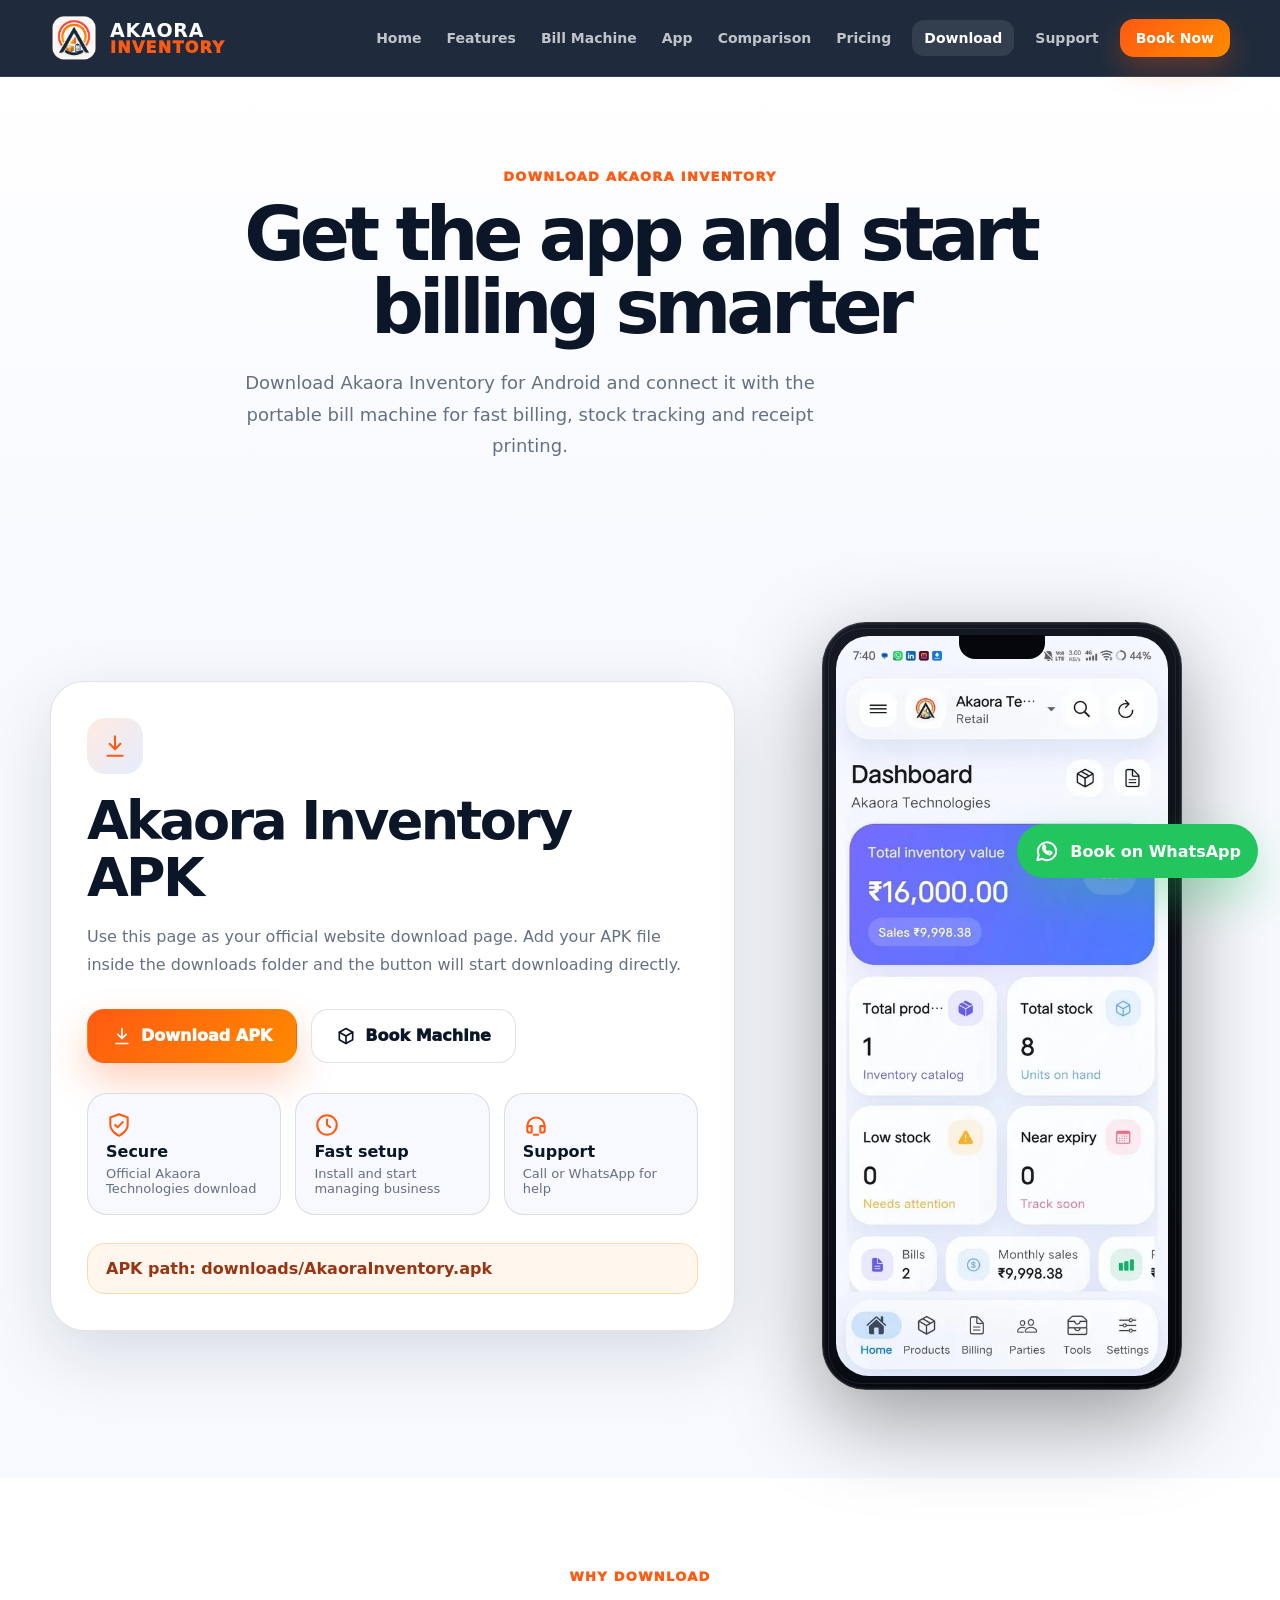
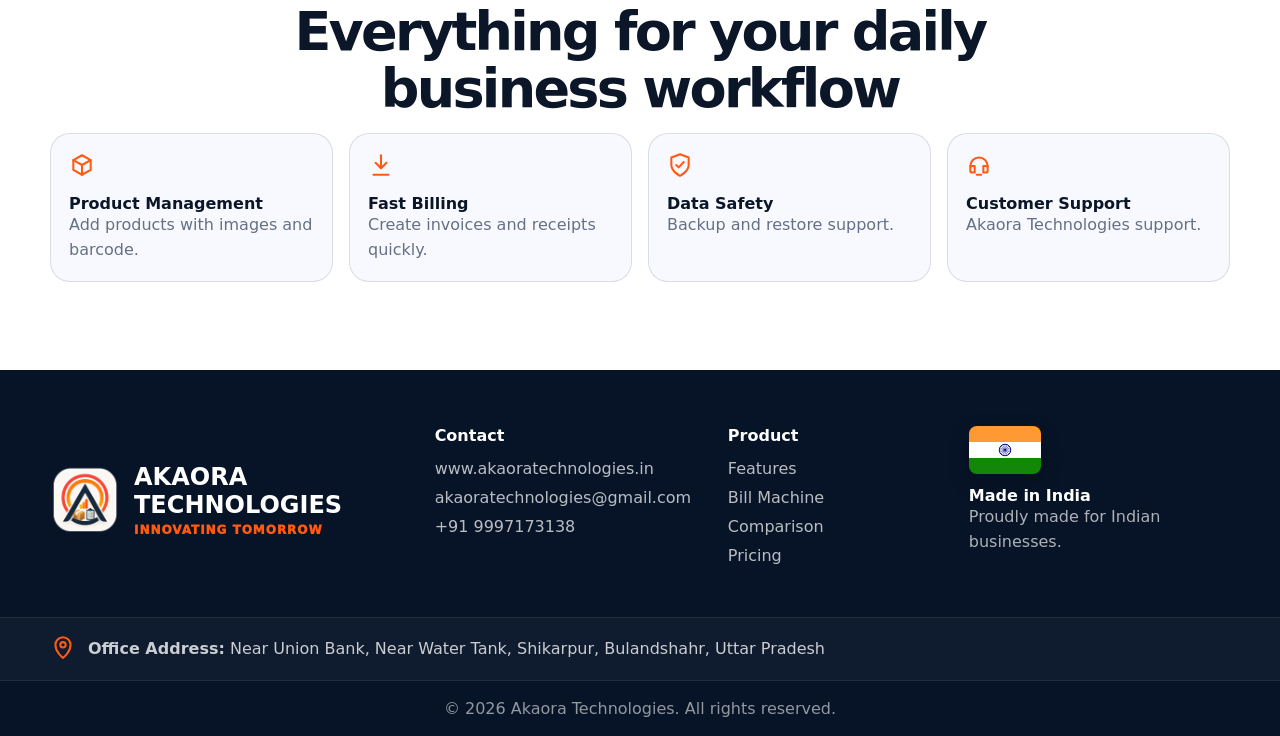
==== download.html @ 0d69656c "Add files via upload" ====
<!doctype html>
<html lang="en">
<head>
  <meta charset="utf-8">
  <meta name="viewport" content="width=device-width, initial-scale=1">
  <title>Download Akaora Inventory</title>
  <meta name="description" content="Download Akaora Inventory app.">
  <meta name="theme-color" content="#071427">
  <link rel="icon" href="favicon.png">
  <link rel="stylesheet" href="style.css">
  
</head>
<body>

<header class="site-header">
  <div class="container nav">
    <a class="brand" href="index.html" aria-label="Akaora Inventory">
      <img src="assets/akaora-logo.webp" width="48" height="48" alt="Akaora Inventory logo">
      <span><b>Akaora</b><em>Inventory</em></span>
    </a>
    <button class="menu-btn" id="menuBtn" aria-label="Open menu"><span></span><span></span><span></span></button>
    <nav class="nav-links" id="navLinks"><a class="" href="index.html">Home</a><a class="" href="features.html">Features</a><a class="" href="bill-machine.html">Bill Machine</a><a class="" href="app.html">App</a><a class="" href="comparison.html">Comparison</a><a class="" href="pricing.html">Pricing</a><a class="active" href="download.html">Download</a><a class="" href="support.html">Support</a><a class="book-nav" href="book-now.html">Book Now</a></nav>
  </div>
</header>

<main>
<section class="page-hero download-hero">
  <div class="container narrow">
    <p class="eyebrow dark">Download Akaora Inventory</p>
    <h1>Get the app and start billing smarter</h1>
    <p class="lead dark">Download Akaora Inventory for Android and connect it with the portable bill machine for fast billing, stock tracking and receipt printing.</p>
  </div>
</section>

<section class="section">
  <div class="container download-pro-grid">
    <div class="download-panel">
      <span class="svgbox"><svg viewBox="0 0 24 24" aria-hidden="true"><path d="M12 3v12"/><path d="m7 10 5 5 5-5"/><path d="M5 21h14"/></svg></span>
      <h2>Akaora Inventory APK</h2>
      <p class="muted">Use this page as your official website download page. Add your APK file inside the downloads folder and the button will start downloading directly.</p>
      <div class="download-actions">
        <a class="btn primary" href="downloads/AkaoraInventory.apk" download><svg viewBox="0 0 24 24" aria-hidden="true"><path d="M12 3v12"/><path d="m7 10 5 5 5-5"/><path d="M5 21h14"/></svg> Download APK</a>
        <a class="btn secondary dark" href="book-now.html"><svg viewBox="0 0 24 24" aria-hidden="true"><path d="m12 3 8 4.5v9L12 21l-8-4.5v-9L12 3Z"/><path d="m4 7.5 8 4.5 8-4.5"/><path d="M12 12v9"/></svg> Book Machine</a>
      </div>
      <div class="download-info-grid">
        <div><svg viewBox="0 0 24 24" aria-hidden="true"><path d="M12 22s8-4 8-10V5l-8-3-8 3v7c0 6 8 10 8 10Z"/><path d="m8.5 12 2.2 2.2 4.8-5"/></svg> <strong>Secure</strong><span>Official Akaora Technologies download</span></div>
        <div><svg viewBox="0 0 24 24" aria-hidden="true"><circle cx="12" cy="12" r="9"/><path d="M12 7v5l3 2"/></svg> <strong>Fast setup</strong><span>Install and start managing business</span></div>
        <div><svg viewBox="0 0 24 24" aria-hidden="true"><path d="M4 13a8 8 0 1 1 16 0"/><path d="M4 13v4a2 2 0 0 0 2 2h2v-6H6a2 2 0 0 0-2 2Z"/><path d="M20 13v4a2 2 0 0 1-2 2h-2v-6h2a2 2 0 0 1 2 2Z"/><path d="M14 21h-4"/></svg> <strong>Support</strong><span>Call or WhatsApp for help</span></div>
      </div>
      <div class="notice">APK path: <strong>downloads/AkaoraInventory.apk</strong></div>
    </div>

    <div class="download-phone-wrap">
      <div class="real-phone-frame large">
        <span class="phone-notch"></span>
        <img src="assets/app-dashboard.webp" width="330" height="660" loading="lazy" decoding="async" alt="Akaora Inventory app dashboard">
      </div>
    </div>
  </div>
</section>

<section class="section light-section">
  <div class="container section-head">
    <p class="eyebrow dark">Why download</p>
    <h2>Everything for your daily business workflow</h2>
  </div>
  <div class="container download-feature-strip">
    <div><svg viewBox="0 0 24 24" aria-hidden="true"><path d="m12 3 8 4.5v9L12 21l-8-4.5v-9L12 3Z"/><path d="m4 7.5 8 4.5 8-4.5"/><path d="M12 12v9"/></svg><b>Product Management</b><p>Add products with images and barcode.</p></div>
    <div><svg viewBox="0 0 24 24" aria-hidden="true"><path d="M12 3v12"/><path d="m7 10 5 5 5-5"/><path d="M5 21h14"/></svg><b>Fast Billing</b><p>Create invoices and receipts quickly.</p></div>
    <div><svg viewBox="0 0 24 24" aria-hidden="true"><path d="M12 22s8-4 8-10V5l-8-3-8 3v7c0 6 8 10 8 10Z"/><path d="m8.5 12 2.2 2.2 4.8-5"/></svg><b>Data Safety</b><p>Backup and restore support.</p></div>
    <div><svg viewBox="0 0 24 24" aria-hidden="true"><path d="M4 13a8 8 0 1 1 16 0"/><path d="M4 13v4a2 2 0 0 0 2 2h2v-6H6a2 2 0 0 0-2 2Z"/><path d="M20 13v4a2 2 0 0 1-2 2h-2v-6h2a2 2 0 0 1 2 2Z"/><path d="M14 21h-4"/></svg><b>Customer Support</b><p>Akaora Technologies support.</p></div>
  </div>
</section>
</main>

<footer class="footer">
  <div class="container footer-grid">
    <div class="footer-brand">
      <img src="assets/akaora-logo.webp" width="70" height="70" loading="lazy" alt="Akaora Technologies logo">
      <div><strong>Akaora Technologies</strong><span>Innovating Tomorrow</span></div>
    </div>
    <div>
      <h4>Contact</h4>
      <a href="https://www.akaoratechnologies.in">www.akaoratechnologies.in</a>
      <a href="mailto:akaoratechnologies@gmail.com">akaoratechnologies@gmail.com</a>
      <a href="tel:+919997173138">+91 9997173138</a>
    </div>
    <div>
      <h4>Product</h4>
      <a href="features.html">Features</a>
      <a href="bill-machine.html">Bill Machine</a>
      <a href="comparison.html">Comparison</a>
      <a href="pricing.html">Pricing</a>
    </div>
    <div class="footer-india">
      
<svg class="india-flag" viewBox="0 0 90 60" role="img" aria-label="Indian flag">
  <rect width="90" height="20" fill="#FF9933"/>
  <rect y="20" width="90" height="20" fill="#FFFFFF"/>
  <rect y="40" width="90" height="20" fill="#138808"/>
  <circle cx="45" cy="30" r="7.2" fill="none" stroke="#000080" stroke-width="1.2"/>
  <g stroke="#000080" stroke-width=".55">
    <line x1="45" y1="22.8" x2="45" y2="37.2"/>
    <line x1="37.8" y1="30" x2="52.2" y2="30"/>
    <line x1="39.9" y1="24.9" x2="50.1" y2="35.1"/>
    <line x1="50.1" y1="24.9" x2="39.9" y2="35.1"/>
    <line x1="42.2" y1="23.4" x2="47.8" y2="36.6"/>
    <line x1="47.8" y1="23.4" x2="42.2" y2="36.6"/>
    <line x1="38.4" y1="27.2" x2="51.6" y2="32.8"/>
    <line x1="51.6" y1="27.2" x2="38.4" y2="32.8"/>
  </g>
</svg>

      <strong>Made in India</strong>
      <p>Proudly made for Indian businesses.</p>
    </div>
  </div>
  <div class="office-address">
    <div class="container">
      <span><svg viewBox="0 0 24 24" aria-hidden="true"><path d="M12 22s7-5.1 7-12a7 7 0 0 0-14 0c0 6.9 7 12 7 12Z"/><circle cx="12" cy="10" r="2.5"/></svg></span>
      <p><strong>Office Address:</strong> Near Union Bank, Near Water Tank, Shikarpur, Bulandshahr, Uttar Pradesh</p>
    </div>
  </div>
  <div class="copyright">© 2026 Akaora Technologies. All rights reserved.</div>
</footer>

<script src="script.js" defer></script>
<a class="floating-whatsapp" href="https://wa.me/919997173138?text=Hello%20Akaora%20Technologies%2C%20I%20want%20to%20book%20Akaora%20Inventory%20Bill%20Machine." target="_blank" aria-label="Chat on WhatsApp">
<svg viewBox="0 0 24 24" aria-hidden="true">
  <path d="M20.5 11.8a8.5 8.5 0 0 1-12.8 7.4L3 20.5l1.3-4.5a8.5 8.5 0 1 1 16.2-4.2Z"/>
  <path d="M8.8 7.8c-.2.4-.6.8-.6 1.5 0 1.8 2.4 4.9 5.4 5.8.7.2 1.4.1 1.8-.4l.7-.9c.2-.3.1-.6-.2-.8l-1.5-.7c-.3-.1-.5-.1-.7.2l-.4.5c-.2.2-.4.2-.7.1-1.2-.5-2.2-1.5-2.8-2.7-.1-.3-.1-.5.1-.7l.4-.4c.2-.2.3-.5.1-.8L9.8 7c-.2-.3-.7-.4-1-.1Z"/>
</svg>
<span>Book on WhatsApp</span></a>
</body>
</html>
---- style.css ----
:root{
  --navy:#071427;--navy2:#0d203d;--orange:#ff5a12;--orange2:#ff8a00;--blue:#2563eb;
  --text:#0b1628;--muted:#667085;--bg:#f7f9fe;--card:#fff;--line:rgba(12,23,40,.12);
  --shadow:0 24px 70px rgba(7,20,39,.13);--radius:30px;
}
*{box-sizing:border-box}html{scroll-behavior:smooth}body{margin:0;font-family:Inter,system-ui,-apple-system,Segoe UI,Arial,sans-serif;background:var(--bg);color:var(--text)}a{text-decoration:none;color:inherit}img{max-width:100%;display:block}.container{width:min(1180px,calc(100% - 36px));margin:auto}.site-header{position:sticky;top:0;z-index:50;background:rgba(7,20,39,.9);backdrop-filter:blur(18px);border-bottom:1px solid rgba(255,255,255,.1)}.nav{min-height:76px;display:flex;align-items:center;justify-content:space-between}.brand{display:flex;align-items:center;gap:12px;color:#fff}.brand img{width:48px;height:48px;border-radius:15px;object-fit:cover}.brand span{display:grid;line-height:1}.brand b{text-transform:uppercase;letter-spacing:.04em;font-size:19px}.brand em{font-style:normal;color:var(--orange);font-weight:950;text-transform:uppercase;letter-spacing:.08em}.nav-links{display:flex;align-items:center;gap:17px;color:rgba(255,255,255,.72);font-size:14px;font-weight:850}.nav-links a{padding:10px 4px;border-radius:12px;transition:.2s}.nav-links a:hover,.nav-links a.active{color:#fff;background:rgba(255,255,255,.09);padding:10px 12px}.menu-btn{display:none;width:44px;height:44px;border:0;border-radius:14px;background:rgba(255,255,255,.1);padding:10px}.menu-btn span{display:block;height:2px;background:#fff;border-radius:99px;margin:6px 0}.hero{min-height:720px;color:#fff;display:flex;align-items:center;overflow:hidden;background:radial-gradient(circle at 72% 35%,rgba(255,90,18,.26),transparent 32%),radial-gradient(circle at 20% 70%,rgba(37,99,235,.25),transparent 32%),linear-gradient(135deg,#071427,#0d1830 58%,#121b46)}.hero-grid{display:grid;grid-template-columns:.92fr 1.08fr;align-items:center;gap:42px}.eyebrow{margin:0 0 14px;font-size:13px;font-weight:950;text-transform:uppercase;letter-spacing:.1em;color:rgba(255,255,255,.7)}.eyebrow.dark{color:var(--orange)}h1,h2,h3,p{margin-top:0}h1{font-size:clamp(44px,7vw,80px);line-height:.98;letter-spacing:-.07em;margin-bottom:24px}h1 span,h2 span{color:var(--orange)}h2{font-size:clamp(32px,4.5vw,54px);line-height:1.06;letter-spacing:-.05em;margin-bottom:16px}.lead{font-size:18px;line-height:1.75;color:rgba(255,255,255,.78);max-width:620px}.lead.dark,.muted{color:var(--muted);line-height:1.75}.hero-actions,.download-actions{display:flex;gap:14px;flex-wrap:wrap;margin:30px 0}.btn{display:inline-flex;min-height:54px;padding:0 24px;align-items:center;justify-content:center;border-radius:17px;font-weight:950;border:1px solid transparent;transition:.22s}.btn:hover{transform:translateY(-3px)}.btn.primary{background:linear-gradient(135deg,var(--orange),var(--orange2));color:#fff;box-shadow:0 18px 38px rgba(255,90,18,.28)}.btn.secondary{background:rgba(255,255,255,.08);border-color:rgba(255,255,255,.18);color:#fff}.btn.secondary.dark{background:#fff;color:var(--text);border-color:var(--line)}.wide{width:100%;margin-top:18px}.hero-points{display:flex;gap:12px;flex-wrap:wrap}.hero-points div{display:flex;align-items:center;gap:10px;padding:13px 15px;border:1px solid rgba(255,255,255,.1);border-radius:17px;background:rgba(255,255,255,.07);font-weight:850}.hero-points svg{width:22px;height:22px}.hero-product{position:relative;min-height:560px}.machine-main-card{position:absolute;right:0;top:40px;width:82%;padding:24px;border-radius:42px;background:rgba(255,255,255,.08);border:1px solid rgba(255,255,255,.12);box-shadow:0 40px 100px rgba(0,0,0,.32)}.machine-main-card img{border-radius:28px;box-shadow:0 20px 55px rgba(0,0,0,.24)}.app-card{position:absolute;left:0;bottom:20px;width:235px;padding:10px;border-radius:36px;background:#111827;box-shadow:0 30px 80px rgba(0,0,0,.45)}.app-card img{border-radius:28px}.offer-chip{position:absolute;right:6%;bottom:20px;background:#fff;color:var(--text);border-radius:24px;padding:18px 22px;box-shadow:var(--shadow);border:1px solid var(--line)}.offer-chip span{display:block;text-transform:uppercase;color:var(--muted);font-weight:900;font-size:12px}.offer-chip strong{display:block;color:var(--orange);font-size:34px;letter-spacing:-.06em}.section{padding:88px 0}.section-head{text-align:center;max-width:780px}.section-head p{color:var(--muted);line-height:1.75}.cards-grid{display:grid;grid-template-columns:repeat(4,1fr);gap:18px}.feature-card,.support-card{background:#fff;border:1px solid var(--line);border-radius:28px;padding:28px;box-shadow:0 16px 42px rgba(7,20,39,.06);transition:.22s}.feature-card:hover{transform:translateY(-5px);box-shadow:var(--shadow)}.feature-card p{color:var(--muted);line-height:1.65}.svgbox{width:56px;height:56px;display:grid;place-items:center;border-radius:18px;background:linear-gradient(135deg,rgba(255,90,18,.12),rgba(37,99,235,.12));margin-bottom:18px}.svgbox.small{width:46px;height:46px;margin-bottom:10px}.svgbox svg,.hero-points svg,.mini-feature-list svg,.app-feature-cards svg,.usecase-grid svg{width:26px;height:26px;stroke:var(--orange);fill:none;stroke-width:1.9;stroke-linecap:round;stroke-linejoin:round}.product-section{background:#fff}.split-grid{display:grid;grid-template-columns:.9fr 1.1fr;gap:48px;align-items:center}.reverse{grid-template-columns:1.1fr .9fr}.product-board,.app-preview,.machine-image{border-radius:34px;overflow:hidden;background:#eef3fa;border:1px solid var(--line);box-shadow:var(--shadow)}.text-link{display:inline-flex;margin-top:16px;color:var(--orange);font-weight:950}.light-section,.content-block{background:#fff}.app-preview{display:grid;place-items:center;padding:25px;background:linear-gradient(135deg,#eef4ff,#fff)}.app-preview img{max-height:650px;width:auto;border-radius:32px;box-shadow:0 25px 80px rgba(7,20,39,.16)}.mini-feature-list{display:grid;grid-template-columns:repeat(2,1fr);gap:13px;margin-top:26px}.mini-feature-list span{display:flex;gap:10px;align-items:center;background:#f4f7fc;border:1px solid var(--line);border-radius:18px;padding:15px 16px;font-weight:850}.page-hero{text-align:center;padding:92px 0 54px;background:linear-gradient(180deg,#fff,#f7f9fe)}.page-hero .narrow{max-width:840px}.page-hero h1{color:var(--text);font-size:clamp(42px,6vw,74px)}.steps{display:grid;gap:12px}.steps div{display:flex;align-items:center;gap:16px;background:#fff;border:1px solid var(--line);box-shadow:0 14px 36px rgba(7,20,39,.06);border-radius:20px;padding:18px}.steps b{display:grid;place-items:center;width:44px;height:44px;border-radius:14px;background:var(--navy);color:#fff}.steps span{font-weight:900}.machine-layout{display:grid;grid-template-columns:1.12fr .88fr;gap:30px;align-items:stretch}.machine-image img{width:100%;height:100%;object-fit:cover}.machine-content{background:#fff;border:1px solid var(--line);border-radius:34px;padding:32px;box-shadow:var(--shadow)}.machine-feature-grid{display:grid;grid-template-columns:repeat(2,1fr);gap:14px;margin-top:24px}.machine-feature-grid div{background:#f7f9fe;border:1px solid var(--line);border-radius:22px;padding:18px}.machine-feature-grid p{color:var(--muted);font-size:14px;line-height:1.55;margin-bottom:0}.gallery-grid{display:grid;grid-template-columns:repeat(4,1fr);gap:18px}.gallery-grid img{border-radius:26px;background:#fff;border:1px solid var(--line);box-shadow:0 18px 45px rgba(7,20,39,.08);aspect-ratio:1.2;object-fit:cover}.app-layout{display:grid;grid-template-columns:360px 1fr;gap:48px;align-items:center}.app-screen{background:linear-gradient(135deg,#111827,#0b1430);border-radius:42px;padding:12px;box-shadow:var(--shadow)}.app-screen img{border-radius:32px}.app-feature-cards{display:grid;grid-template-columns:repeat(2,1fr);gap:14px;margin-top:26px}.app-feature-cards div,.usecase-grid div{display:flex;gap:12px;align-items:center;background:#fff;border:1px solid var(--line);box-shadow:0 14px 36px rgba(7,20,39,.06);border-radius:20px;padding:18px}.app-feature-cards b,.usecase-grid b{font-size:16px}.usecase-grid{display:grid;grid-template-columns:repeat(3,1fr);gap:16px}.comparison-hero{display:grid;grid-template-columns:1fr auto 1fr;gap:22px;align-items:stretch;margin-bottom:28px}.compare-product{border-radius:32px;padding:30px;border:1px solid var(--line);box-shadow:var(--shadow);text-align:center}.compare-product>img:first-child{margin:0 auto 14px;border-radius:20px}.akaora-side{background:linear-gradient(135deg,#071427,#102653);color:#fff}.ezo-side{background:#fff}.compare-product p{opacity:.78;line-height:1.7}.compare-machine{height:230px;width:100%;object-fit:contain;margin-top:18px}.vs-badge{align-self:center;justify-self:center;width:82px;height:82px;border-radius:50%;display:grid;place-items:center;font-weight:950;font-size:24px;color:#fff;background:linear-gradient(135deg,var(--orange),var(--blue));box-shadow:0 22px 48px rgba(255,90,18,.25)}.table-wrap{overflow:auto;background:#fff;border:1px solid var(--line);box-shadow:var(--shadow);border-radius:28px}table{width:100%;border-collapse:collapse;min-width:780px}th{padding:20px 22px;background:var(--navy);color:#fff;text-align:left}th:nth-child(3){background:linear-gradient(135deg,var(--orange),var(--orange2))}td{padding:18px 22px;border-bottom:1px solid var(--line);color:#344054}td:first-child{font-weight:950;color:var(--text)}td:nth-child(3){font-weight:750}.pricing-layout{display:grid;grid-template-columns:390px 1fr;gap:34px}.price-card{border-radius:36px;padding:34px;background:linear-gradient(135deg,#071427,#12275a);color:#fff;box-shadow:var(--shadow)}.price-card span{display:block;text-transform:uppercase;color:#ffd199;font-weight:950}.price-card del{display:block;margin-top:18px;font-size:34px;font-weight:950;text-decoration-color:#ef4444;text-decoration-thickness:5px}.price-card strong{display:block;font-size:74px;color:var(--orange);letter-spacing:-.07em}.price-card em{display:block;font-style:normal;font-weight:900}.price-info{background:#fff;border:1px solid var(--line);border-radius:34px;padding:34px;box-shadow:var(--shadow)}.check-list{list-style:none;padding:0;margin:20px 0;display:grid;gap:14px}.check-list li{position:relative;padding-left:34px;font-weight:850}.check-list li:before{content:"";position:absolute;left:0;top:2px;width:20px;height:20px;border-radius:50%;background:var(--orange)}.download-layout{display:grid;grid-template-columns:1fr 330px;gap:42px;align-items:center;background:#fff;border:1px solid var(--line);box-shadow:var(--shadow);border-radius:34px;padding:36px}.download-layout img{border-radius:34px;box-shadow:0 24px 70px rgba(7,20,39,.16)}.notice{background:#fff7ed;color:#9a3412;border:1px solid #fed7aa;border-radius:18px;padding:15px 18px;font-weight:800}.support-grid{display:grid;grid-template-columns:.85fr 1.15fr;gap:26px}.faq-list{display:grid;gap:14px}details{background:#fff;border:1px solid var(--line);border-radius:20px;padding:20px 22px;box-shadow:0 14px 35px rgba(7,20,39,.05)}summary{font-weight:950;cursor:pointer}details p{color:var(--muted);line-height:1.65;margin:14px 0 0}.footer{background:#071427;color:#fff;padding-top:56px}.footer-grid{display:grid;grid-template-columns:1.35fr 1fr .8fr 1fr;gap:32px;padding-bottom:42px}.footer-brand{display:flex;gap:14px;align-items:center}.footer-brand img{width:70px;height:70px;border-radius:20px}.footer-brand strong{display:block;font-size:24px;text-transform:uppercase}.footer-brand span{color:var(--orange);font-weight:950;text-transform:uppercase;letter-spacing:.08em;font-size:12px}.footer h4{margin:0 0 14px}.footer a{display:block;color:rgba(255,255,255,.72);margin:10px 0}.footer-india svg{width:72px;border-radius:8px;margin-bottom:12px}.footer-india p{color:rgba(255,255,255,.67);line-height:1.55}.copyright{text-align:center;padding:18px;color:rgba(255,255,255,.56);border-top:1px solid rgba(255,255,255,.1)}@media(max-width:1020px){.menu-btn{display:block}.nav-links{display:none;position:absolute;top:76px;left:18px;right:18px;flex-direction:column;align-items:stretch;background:rgba(7,20,39,.97);border:1px solid rgba(255,255,255,.1);border-radius:24px;padding:12px}.nav-links.open{display:flex}.nav-links a{padding:15px!important}.hero{padding:78px 0}.hero-grid,.split-grid,.reverse,.machine-layout,.app-layout,.comparison-hero,.pricing-layout,.download-layout,.support-grid{grid-template-columns:1fr}.hero-product{min-height:520px}.cards-grid{grid-template-columns:repeat(2,1fr)}.gallery-grid{grid-template-columns:repeat(2,1fr)}.footer-grid{grid-template-columns:1fr 1fr}.app-screen{max-width:360px;margin:auto}.vs-badge{margin:-4px auto}}@media(max-width:640px){.container{width:min(100% - 26px,1180px)}.section{padding:64px 0}.brand b{font-size:16px}.brand img{width:42px;height:42px}.cards-grid,.machine-feature-grid,.gallery-grid,.app-feature-cards,.usecase-grid,.footer-grid,.mini-feature-list{grid-template-columns:1fr}.hero-product{min-height:430px}.machine-main-card{width:88%;padding:14px;border-radius:26px}.app-card{width:170px}.offer-chip{display:none}.price-card strong{font-size:54px}.download-layout{padding:24px}.compare-machine{height:190px}}


/* Updated real machine photo polish */
.machine-main-card img,
.product-board img,
.machine-image img,
.compare-machine,
.gallery-grid img {
  background: linear-gradient(135deg, #f7f9fe, #ffffff);
}

.machine-gallery-updated {
  grid-template-columns: repeat(5, 1fr);
}

.machine-gallery-updated img {
  aspect-ratio: 1 / 1;
  object-fit: contain;
  padding: 10px;
}

.machine-main-card {
  background: linear-gradient(135deg, rgba(255,255,255,.12), rgba(255,90,18,.10));
}

.product-board img,
.machine-image img {
  object-fit: contain;
  padding: 20px;
  background: #f3f6fb;
}

@media(max-width:1020px) {
  .machine-gallery-updated {
    grid-template-columns: repeat(2, 1fr);
  }
}

@media(max-width:640px) {
  .machine-gallery-updated {
    grid-template-columns: 1fr;
  }
}


/* Final optimization, responsive polish, real phone frame, booking and WhatsApp */
.nav-links .book-nav,
.book-nav {
  color: #ffffff !important;
  background: linear-gradient(135deg, var(--orange), var(--orange2)) !important;
  padding: 11px 16px !important;
  border-radius: 14px;
  box-shadow: 0 12px 28px rgba(255,90,18,.28);
}

.btn svg {
  width: 20px;
  height: 20px;
  margin-right: 9px;
  stroke: currentColor;
  fill: none;
  stroke-width: 2;
  stroke-linecap: round;
  stroke-linejoin: round;
}

.real-phone-frame {
  position: relative;
  border-radius: 38px;
  padding: 12px;
  background: linear-gradient(145deg, #151923, #05070d);
  border: 1px solid rgba(255,255,255,.18);
  box-shadow: 0 30px 90px rgba(0,0,0,.38), inset 0 0 0 2px rgba(255,255,255,.04);
  overflow: hidden;
}

.real-phone-frame::before {
  content: "";
  position: absolute;
  inset: 5px;
  border-radius: 34px;
  border: 1px solid rgba(255,255,255,.08);
  pointer-events: none;
  z-index: 2;
}

.real-phone-frame .phone-notch {
  position: absolute;
  left: 50%;
  top: 12px;
  transform: translateX(-50%);
  width: 86px;
  height: 24px;
  background: #05070d;
  border-radius: 0 0 16px 16px;
  z-index: 3;
}

.real-phone-frame img {
  border-radius: 28px;
  width: 100%;
  height: auto;
}

.real-phone-frame.large {
  max-width: 360px;
  margin: auto;
  border-radius: 44px;
  padding: 13px;
}

.real-phone-frame.large img {
  border-radius: 33px;
}

.download-pro-grid {
  display: grid;
  grid-template-columns: 1.2fr .8fr;
  gap: 38px;
  align-items: center;
}

.download-panel {
  background: #fff;
  border: 1px solid var(--line);
  border-radius: 34px;
  padding: 36px;
  box-shadow: var(--shadow);
}

.download-info-grid {
  display: grid;
  grid-template-columns: repeat(3, 1fr);
  gap: 14px;
  margin: 28px 0;
}

.download-info-grid div,
.download-feature-strip div {
  background: #f7f9fe;
  border: 1px solid var(--line);
  border-radius: 20px;
  padding: 18px;
}

.download-info-grid svg,
.download-feature-strip svg,
.booking-form svg,
.contact-address-card svg,
.office-address svg {
  width: 26px;
  height: 26px;
  stroke: var(--orange);
  fill: none;
  stroke-width: 1.9;
  stroke-linecap: round;
  stroke-linejoin: round;
}

.download-info-grid strong,
.download-info-grid span {
  display: block;
}

.download-info-grid span {
  color: var(--muted);
  font-size: 13px;
  margin-top: 5px;
}

.download-phone-wrap {
  display: grid;
  place-items: center;
}

.download-feature-strip {
  display: grid;
  grid-template-columns: repeat(4,1fr);
  gap: 16px;
}

.download-feature-strip b {
  display: block;
  margin-top: 12px;
}

.download-feature-strip p {
  color: var(--muted);
  margin-bottom: 0;
  line-height: 1.55;
}

.floating-whatsapp {
  position: fixed;
  right: 22px;
  bottom: 22px;
  z-index: 90;
  display: flex;
  align-items: center;
  gap: 10px;
  color: #fff;
  background: #22c55e;
  padding: 14px 17px;
  border-radius: 999px;
  box-shadow: 0 20px 45px rgba(34,197,94,.32);
  font-weight: 900;
}

.floating-whatsapp svg {
  width: 26px;
  height: 26px;
  fill: none;
  stroke: currentColor;
  stroke-width: 1.8;
  stroke-linecap: round;
  stroke-linejoin: round;
}

.office-address {
  border-top: 1px solid rgba(255,255,255,.08);
  background: rgba(255,255,255,.03);
  padding: 16px 0;
}

.office-address .container {
  display: flex;
  align-items: center;
  gap: 12px;
}

.office-address p {
  color: rgba(255,255,255,.78);
  margin: 0;
}

.india-flag {
  width: 76px;
  height: auto;
  border-radius: 8px;
  box-shadow: 0 8px 22px rgba(0,0,0,.2);
  margin-bottom: 12px;
}

.booking-grid {
  display: grid;
  grid-template-columns: .95fr 1.05fr;
  gap: 34px;
  align-items: start;
}

.booking-product {
  position: sticky;
  top: 98px;
  background: #fff;
  border: 1px solid var(--line);
  border-radius: 34px;
  padding: 24px;
  box-shadow: var(--shadow);
}

.booking-product img {
  border-radius: 26px;
  background: #f4f7fb;
}

.booking-offer {
  margin-top: 18px;
  background: linear-gradient(135deg, var(--navy), #10265a);
  color: #fff;
  border-radius: 24px;
  padding: 22px;
}

.booking-offer span,
.booking-offer em {
  display: block;
  font-style: normal;
  color: rgba(255,255,255,.78);
  font-weight: 800;
}

.booking-offer del {
  display: inline-block;
  margin: 10px 0 0;
  font-size: 28px;
  font-weight: 950;
  text-decoration-color: #ef4444;
  text-decoration-thickness: 4px;
}

.booking-offer strong {
  display: block;
  color: var(--orange);
  font-size: 56px;
  letter-spacing: -.06em;
}

.booking-form {
  background: #fff;
  border: 1px solid var(--line);
  border-radius: 34px;
  padding: 34px;
  box-shadow: var(--shadow);
}

.booking-form label {
  display: grid;
  gap: 8px;
  margin: 15px 0;
  font-weight: 850;
}

.booking-form input,
.booking-form select,
.booking-form textarea {
  width: 100%;
  border: 1px solid var(--line);
  background: #f7f9fe;
  border-radius: 16px;
  padding: 15px 16px;
  color: var(--text);
  font: inherit;
  outline: none;
}

.booking-form input:focus,
.booking-form select:focus,
.booking-form textarea:focus {
  border-color: var(--orange);
  box-shadow: 0 0 0 4px rgba(255,90,18,.12);
}

.contact-address-card {
  text-align: center;
  max-width: 800px;
  background: #fff;
  border: 1px solid var(--line);
  border-radius: 32px;
  padding: 34px;
  box-shadow: var(--shadow);
}

.contact-address-card .svgbox {
  margin: 0 auto 16px;
}

.footer-india svg.india-flag {
  display: block;
}

@media(max-width: 1020px) {
  .download-pro-grid,
  .booking-grid {
    grid-template-columns: 1fr;
  }
  .booking-product {
    position: static;
  }
  .download-feature-strip,
  .download-info-grid {
    grid-template-columns: repeat(2,1fr);
  }
}

@media(max-width: 640px) {
  .floating-whatsapp {
    right: 14px;
    bottom: 14px;
    padding: 13px;
  }
  .floating-whatsapp span {
    display: none;
  }
  .download-feature-strip,
  .download-info-grid {
    grid-template-columns: 1fr;
  }
  .office-address .container {
    align-items: flex-start;
  }
  .booking-form,
  .download-panel {
    padding: 24px;
    border-radius: 26px;
  }
  .booking-offer strong {
    font-size: 44px;
  }
  .real-phone-frame.large {
    max-width: 300px;
  }
}
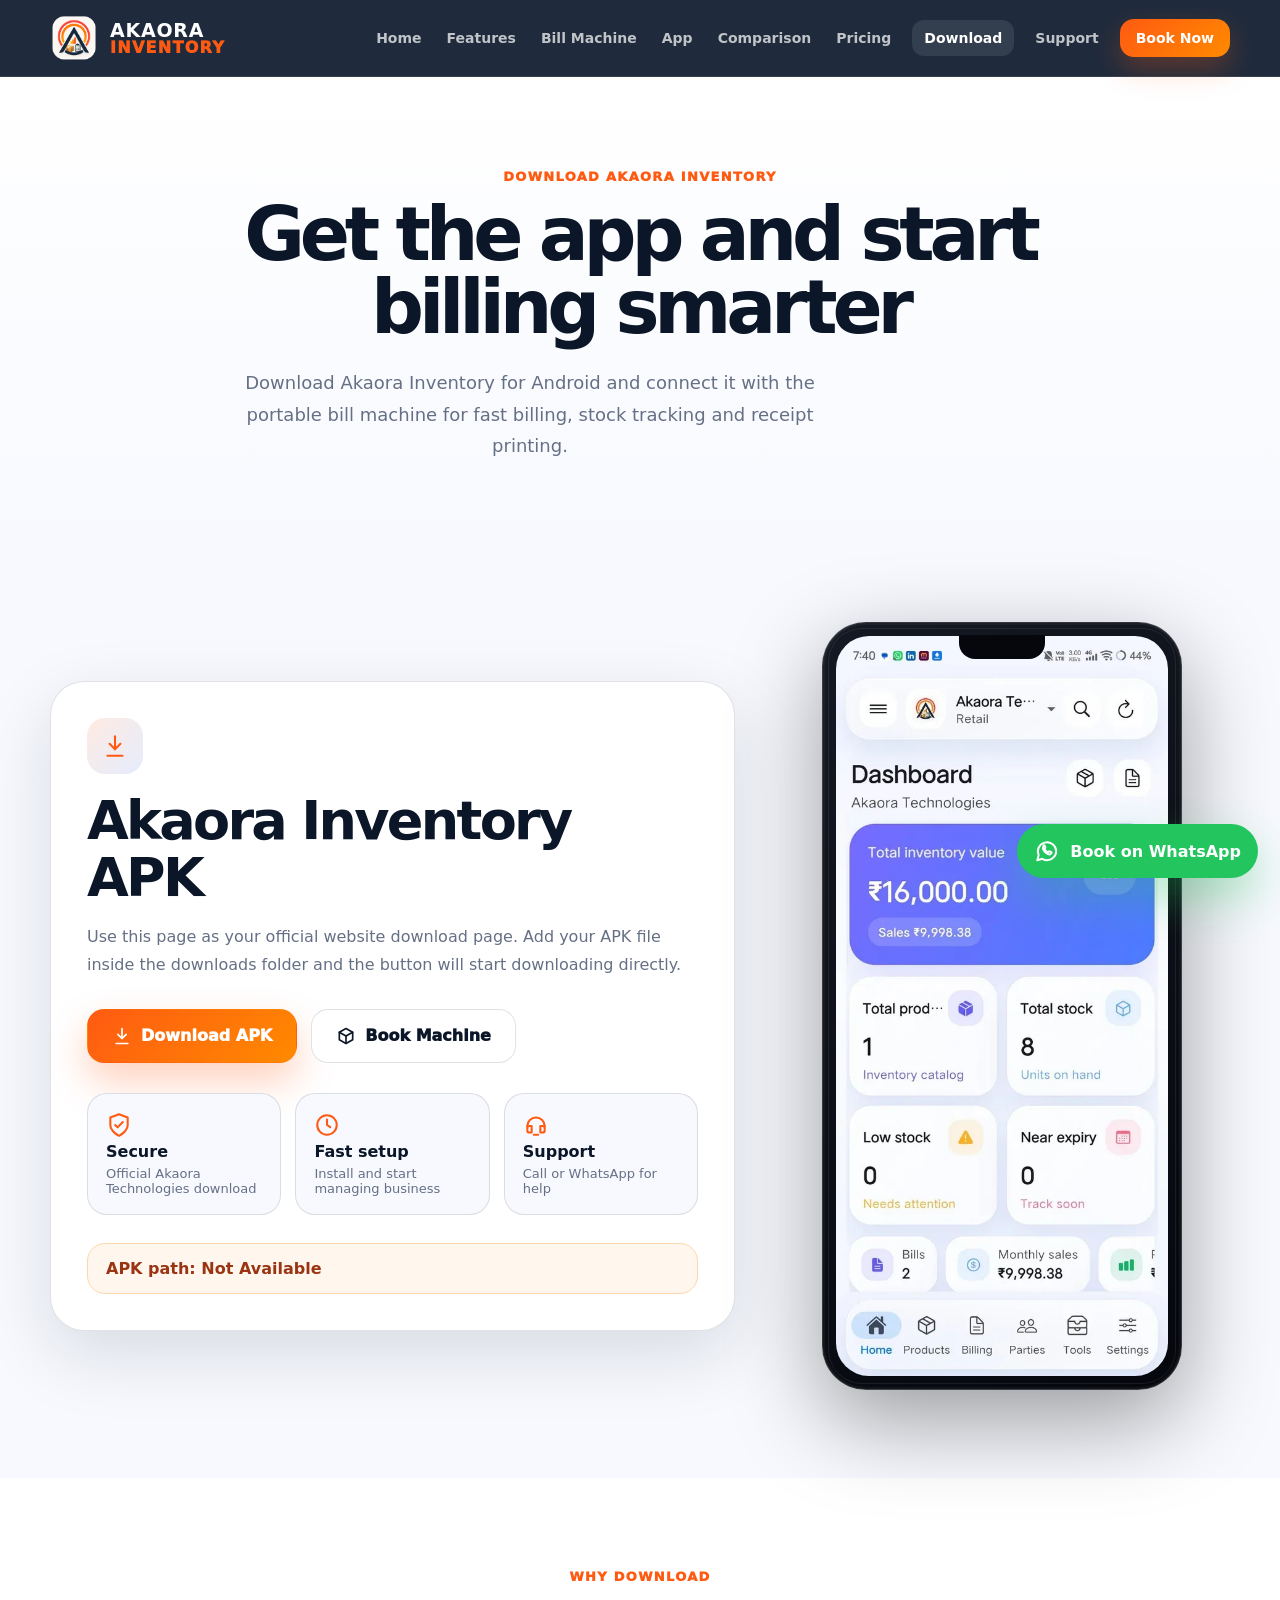
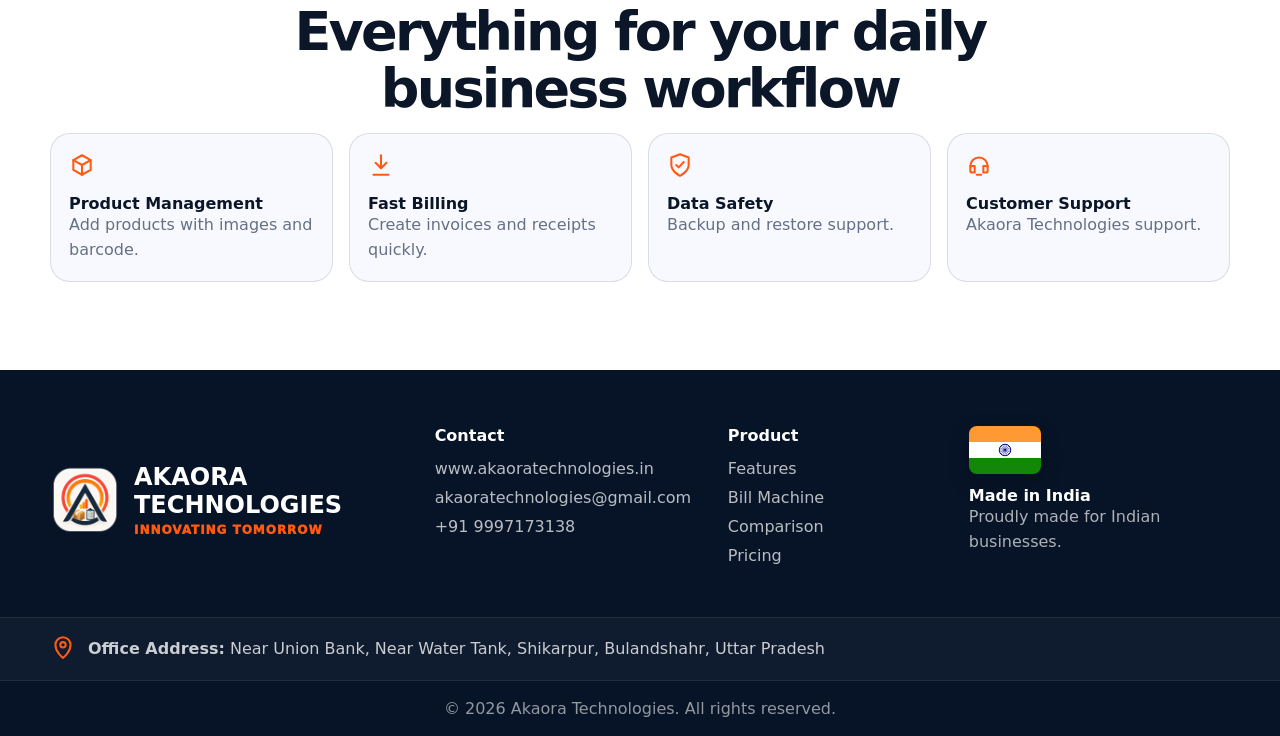
==== commit a87f62b3: "Update APK path notice to 'Not Available'" ====
--- a/download.html
+++ b/download.html
@@ -47,7 +47,7 @@
         <div><svg viewBox="0 0 24 24" aria-hidden="true"><circle cx="12" cy="12" r="9"/><path d="M12 7v5l3 2"/></svg> <strong>Fast setup</strong><span>Install and start managing business</span></div>
         <div><svg viewBox="0 0 24 24" aria-hidden="true"><path d="M4 13a8 8 0 1 1 16 0"/><path d="M4 13v4a2 2 0 0 0 2 2h2v-6H6a2 2 0 0 0-2 2Z"/><path d="M20 13v4a2 2 0 0 1-2 2h-2v-6h2a2 2 0 0 1 2 2Z"/><path d="M14 21h-4"/></svg> <strong>Support</strong><span>Call or WhatsApp for help</span></div>
       </div>
-      <div class="notice">APK path: <strong>downloads/AkaoraInventory.apk</strong></div>
+      <div class="notice">APK path: <strong>Not Available</strong></div>
     </div>
 
     <div class="download-phone-wrap">
@@ -132,4 +132,4 @@
 </svg>
 <span>Book on WhatsApp</span></a>
 </body>
-</html>+</html>
